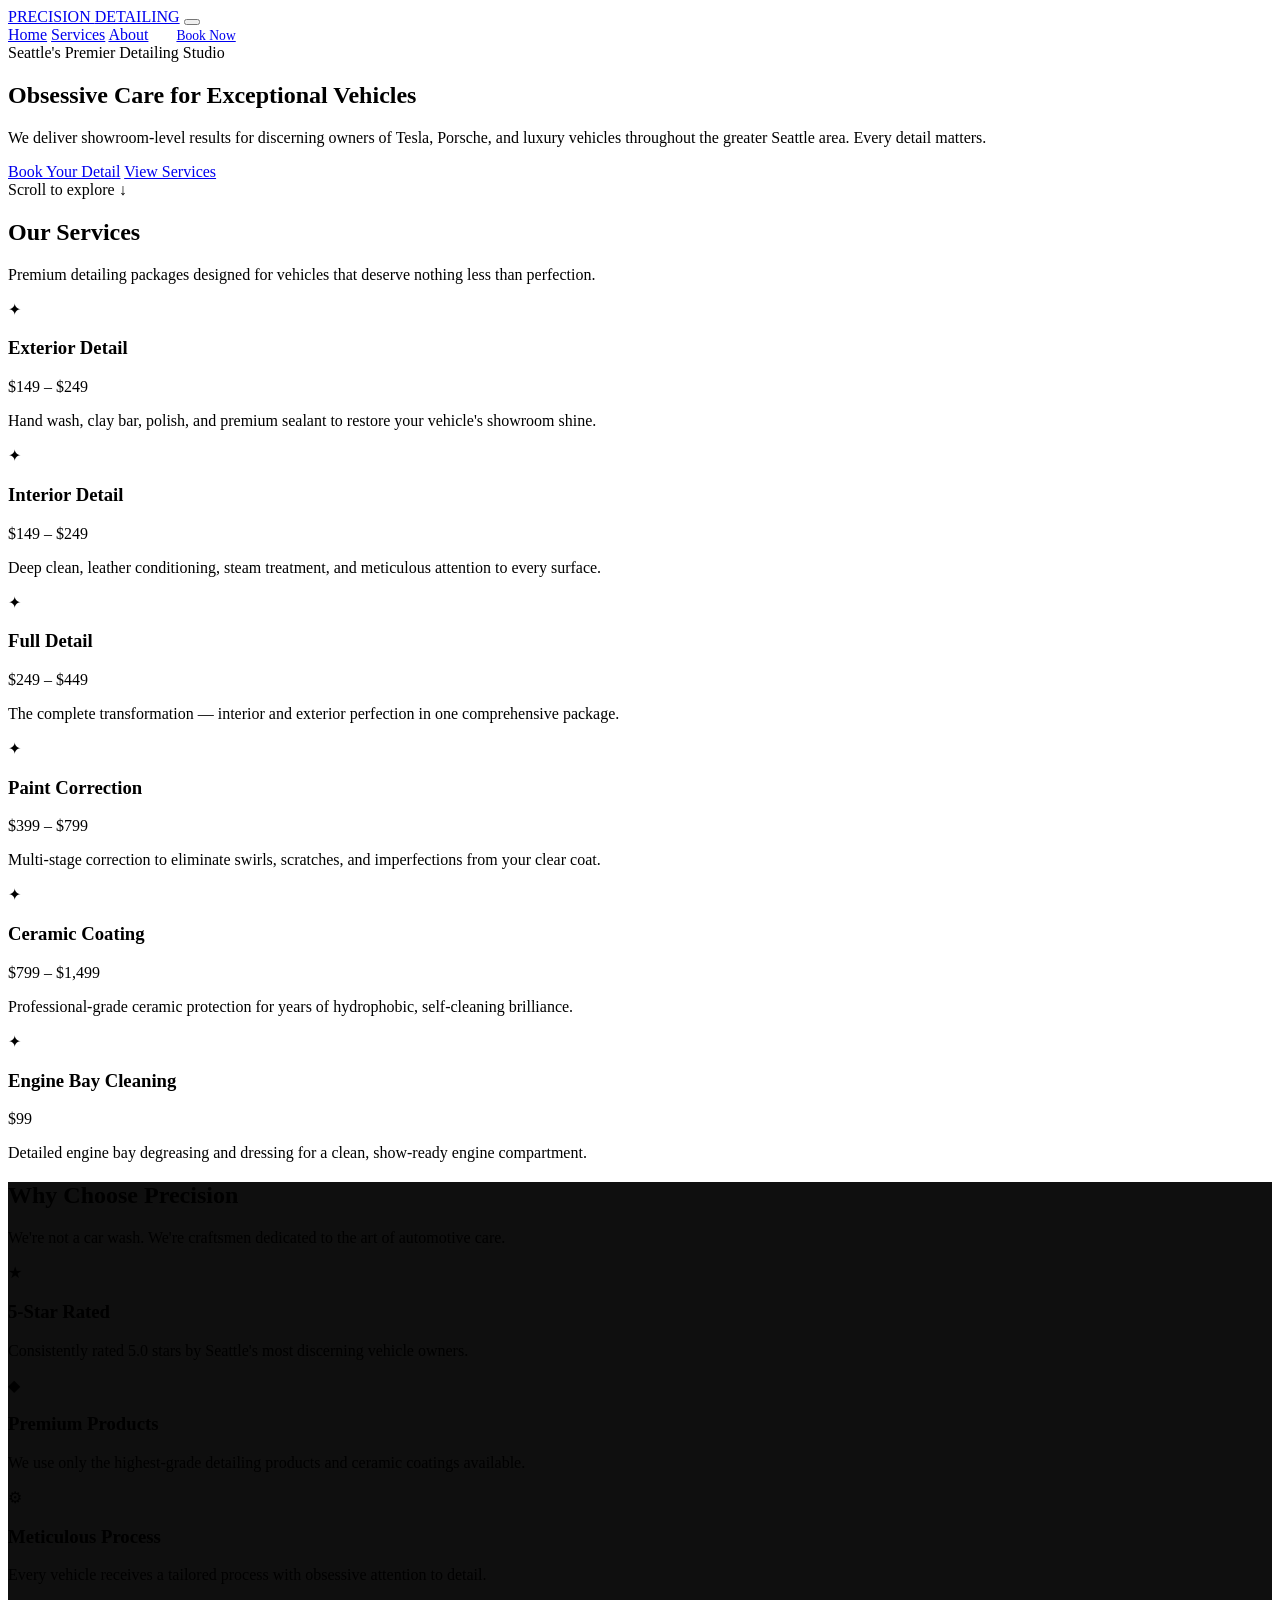
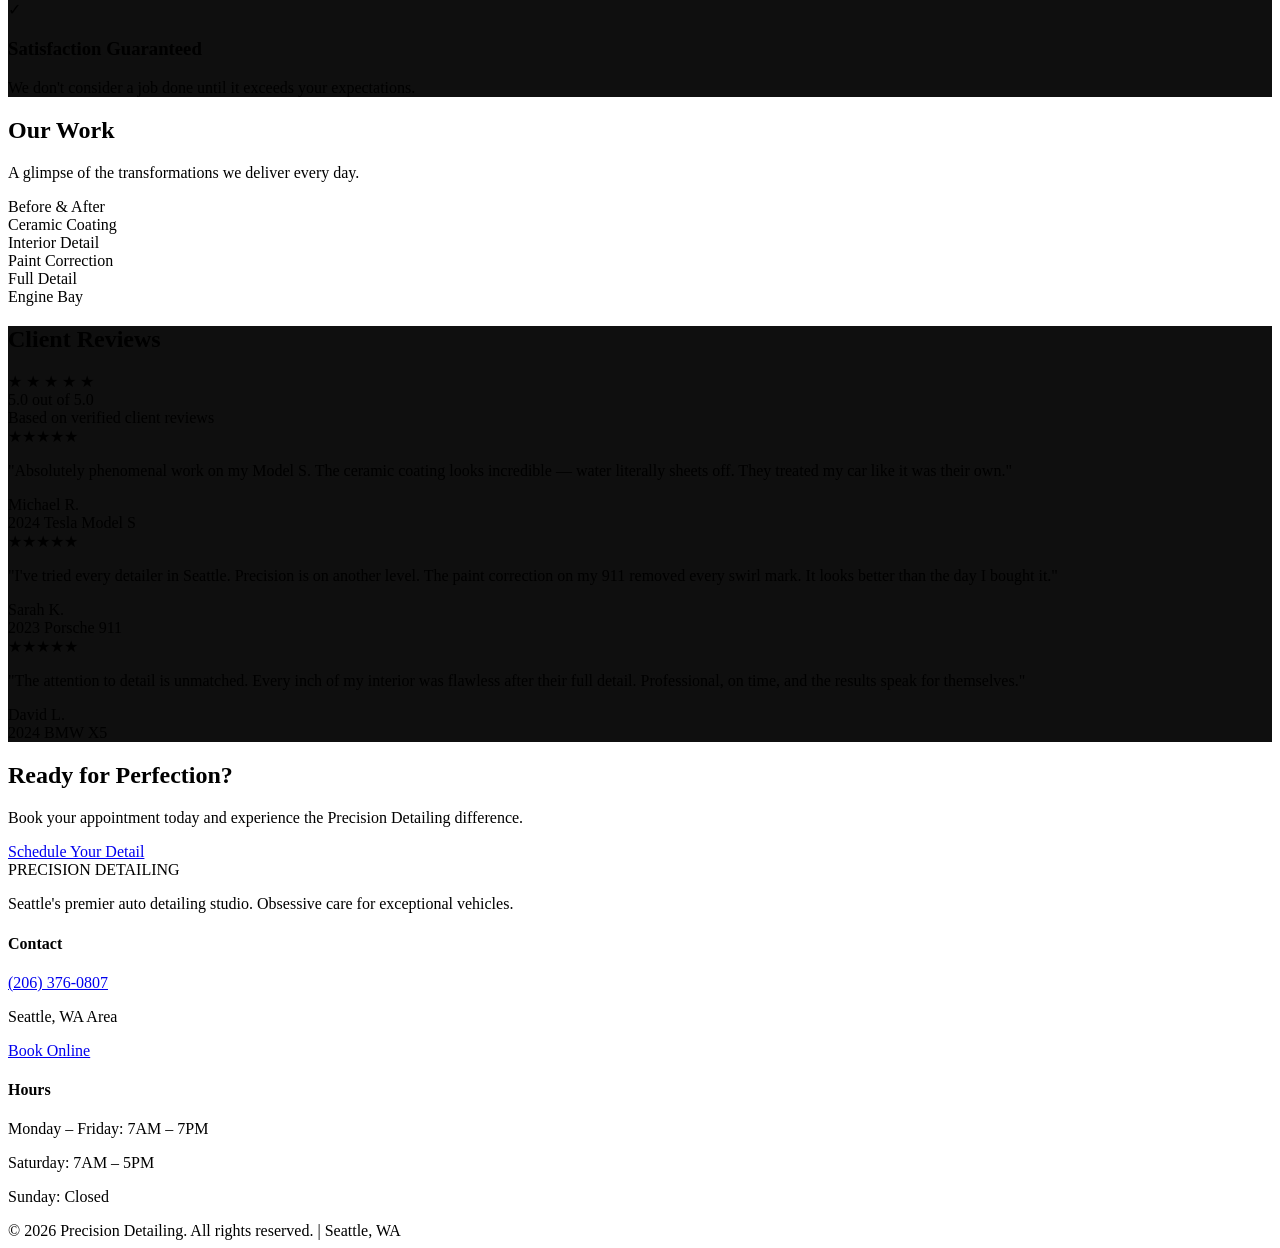
==== index.html @ cbf56374 "Add index.html" ====
<!DOCTYPE html>
<html lang="en">
<head>
  <meta charset="UTF-8">
  <meta name="viewport" content="width=device-width, initial-scale=1.0">
  <title>Precision Detailing | Premium Auto Detailing in Seattle, WA</title>
  <meta name="description" content="Seattle's premier auto detailing service. Expert ceramic coating, paint correction, and full detailing for Tesla, Porsche, and luxury vehicles. 5-star rated.">
  <meta name="keywords" content="auto detailing Seattle, car detailing Seattle WA, ceramic coating Seattle, paint correction Seattle, luxury car detailing">
  <meta name="robots" content="index, follow">
  <link rel="canonical" href="https://thisismybotrob.github.io/precision-detailing/">
  <meta property="og:title" content="Precision Detailing | Premium Auto Detailing Seattle">
  <meta property="og:description" content="Seattle's premier auto detailing service for luxury and high-end vehicles.">
  <meta property="og:type" content="website">
  <link rel="stylesheet" href="styles.css">
</head>
<body>

<!-- HEADER -->
<header>
  <nav>
    <a href="index.html" class="logo">PRECISION <span>DETAILING</span></a>
    <button class="nav-toggle" aria-label="Toggle menu" onclick="document.querySelector('.nav-links').classList.toggle('active')">
      <span></span><span></span><span></span>
    </button>
    <div class="nav-links">
      <a href="index.html" class="active">Home</a>
      <a href="services.html">Services</a>
      <a href="about.html">About</a>
      <a href="booking.html" class="btn btn-primary" style="padding:10px 24px;font-size:.85rem">Book Now</a>
    </div>
  </nav>
</header>

<!-- HERO -->
<section class="hero">
  <div class="hero-content">
    <div class="hero-badge">Seattle's Premier Detailing Studio</div>
    <h1>Obsessive Care for <span class="gold">Exceptional</span> Vehicles</h1>
    <p>We deliver showroom-level results for discerning owners of Tesla, Porsche, and luxury vehicles throughout the greater Seattle area. Every detail matters.</p>
    <div class="hero-buttons">
      <a href="booking.html" class="btn btn-primary">Book Your Detail</a>
      <a href="services.html" class="btn btn-outline">View Services</a>
    </div>
  </div>
  <div class="hero-scroll">Scroll to explore ↓</div>
</section>

<!-- SERVICES OVERVIEW -->
<section class="section" id="services">
  <div class="container">
    <h2 class="section-title">Our <span class="gold">Services</span></h2>
    <p class="section-subtitle">Premium detailing packages designed for vehicles that deserve nothing less than perfection.</p>
    <div class="services-grid">
      <div class="service-card">
        <div class="service-icon">✦</div>
        <h3>Exterior Detail</h3>
        <div class="price">$149 – $249</div>
        <p>Hand wash, clay bar, polish, and premium sealant to restore your vehicle's showroom shine.</p>
      </div>
      <div class="service-card">
        <div class="service-icon">✦</div>
        <h3>Interior Detail</h3>
        <div class="price">$149 – $249</div>
        <p>Deep clean, leather conditioning, steam treatment, and meticulous attention to every surface.</p>
      </div>
      <div class="service-card">
        <div class="service-icon">✦</div>
        <h3>Full Detail</h3>
        <div class="price">$249 – $449</div>
        <p>The complete transformation — interior and exterior perfection in one comprehensive package.</p>
      </div>
      <div class="service-card">
        <div class="service-icon">✦</div>
        <h3>Paint Correction</h3>
        <div class="price">$399 – $799</div>
        <p>Multi-stage correction to eliminate swirls, scratches, and imperfections from your clear coat.</p>
      </div>
      <div class="service-card">
        <div class="service-icon">✦</div>
        <h3>Ceramic Coating</h3>
        <div class="price">$799 – $1,499</div>
        <p>Professional-grade ceramic protection for years of hydrophobic, self-cleaning brilliance.</p>
      </div>
      <div class="service-card">
        <div class="service-icon">✦</div>
        <h3>Engine Bay Cleaning</h3>
        <div class="price">$99</div>
        <p>Detailed engine bay degreasing and dressing for a clean, show-ready engine compartment.</p>
      </div>
    </div>
  </div>
</section>

<!-- WHY CHOOSE US -->
<section class="section" style="background:#0f0f0f">
  <div class="container">
    <h2 class="section-title">Why Choose <span class="gold">Precision</span></h2>
    <p class="section-subtitle">We're not a car wash. We're craftsmen dedicated to the art of automotive care.</p>
    <div class="features-grid">
      <div class="feature">
        <div class="feature-icon">★</div>
        <h3>5-Star Rated</h3>
        <p>Consistently rated 5.0 stars by Seattle's most discerning vehicle owners.</p>
      </div>
      <div class="feature">
        <div class="feature-icon">◆</div>
        <h3>Premium Products</h3>
        <p>We use only the highest-grade detailing products and ceramic coatings available.</p>
      </div>
      <div class="feature">
        <div class="feature-icon">⚙</div>
        <h3>Meticulous Process</h3>
        <p>Every vehicle receives a tailored process with obsessive attention to detail.</p>
      </div>
      <div class="feature">
        <div class="feature-icon">✓</div>
        <h3>Satisfaction Guaranteed</h3>
        <p>We don't consider a job done until it exceeds your expectations.</p>
      </div>
    </div>
  </div>
</section>

<!-- GALLERY -->
<section class="section">
  <div class="container">
    <h2 class="section-title">Our <span class="gold">Work</span></h2>
    <p class="section-subtitle">A glimpse of the transformations we deliver every day.</p>
    <div class="gallery-grid">
      <div class="gallery-item"><span class="gallery-placeholder">Before & After</span></div>
      <div class="gallery-item"><span class="gallery-placeholder">Ceramic Coating</span></div>
      <div class="gallery-item"><span class="gallery-placeholder">Interior Detail</span></div>
      <div class="gallery-item"><span class="gallery-placeholder">Paint Correction</span></div>
      <div class="gallery-item"><span class="gallery-placeholder">Full Detail</span></div>
      <div class="gallery-item"><span class="gallery-placeholder">Engine Bay</span></div>
    </div>
  </div>
</section>

<!-- REVIEWS -->
<section class="section" style="background:#0f0f0f">
  <div class="container">
    <h2 class="section-title">Client <span class="gold">Reviews</span></h2>
    <div class="rating-badge">
      <div class="stars">★ ★ ★ ★ ★</div>
      <div class="rating-text">5.0 out of 5.0</div>
      <div class="rating-sub">Based on verified client reviews</div>
    </div>
    <div class="reviews-grid">
      <div class="review-card">
        <div class="review-stars">★★★★★</div>
        <p>"Absolutely phenomenal work on my Model S. The ceramic coating looks incredible — water literally sheets off. They treated my car like it was their own."</p>
        <div class="review-author">Michael R.</div>
        <div class="review-vehicle">2024 Tesla Model S</div>
      </div>
      <div class="review-card">
        <div class="review-stars">★★★★★</div>
        <p>"I've tried every detailer in Seattle. Precision is on another level. The paint correction on my 911 removed every swirl mark. It looks better than the day I bought it."</p>
        <div class="review-author">Sarah K.</div>
        <div class="review-vehicle">2023 Porsche 911</div>
      </div>
      <div class="review-card">
        <div class="review-stars">★★★★★</div>
        <p>"The attention to detail is unmatched. Every inch of my interior was flawless after their full detail. Professional, on time, and the results speak for themselves."</p>
        <div class="review-author">David L.</div>
        <div class="review-vehicle">2024 BMW X5</div>
      </div>
    </div>
  </div>
</section>

<!-- CTA -->
<section class="cta-strip">
  <h2>Ready for <span class="gold">Perfection</span>?</h2>
  <p>Book your appointment today and experience the Precision Detailing difference.</p>
  <a href="booking.html" class="btn btn-primary">Schedule Your Detail</a>
</section>

<!-- FOOTER -->
<footer>
  <div class="container">
    <div class="footer-grid">
      <div class="footer-brand">
        <div class="logo">PRECISION <span>DETAILING</span></div>
        <p>Seattle's premier auto detailing studio. Obsessive care for exceptional vehicles.</p>
      </div>
      <div class="footer-col">
        <h4>Contact</h4>
        <p><a href="tel:+12063760807">(206) 376-0807</a></p>
        <p>Seattle, WA Area</p>
        <p><a href="booking.html">Book Online</a></p>
      </div>
      <div class="footer-col">
        <h4>Hours</h4>
        <p>Monday – Friday: 7AM – 7PM</p>
        <p>Saturday: 7AM – 5PM</p>
        <p>Sunday: Closed</p>
      </div>
    </div>
    <div class="footer-bottom">
      &copy; 2026 Precision Detailing. All rights reserved. | Seattle, WA
    </div>
  </div>
</footer>

</body>
</html>
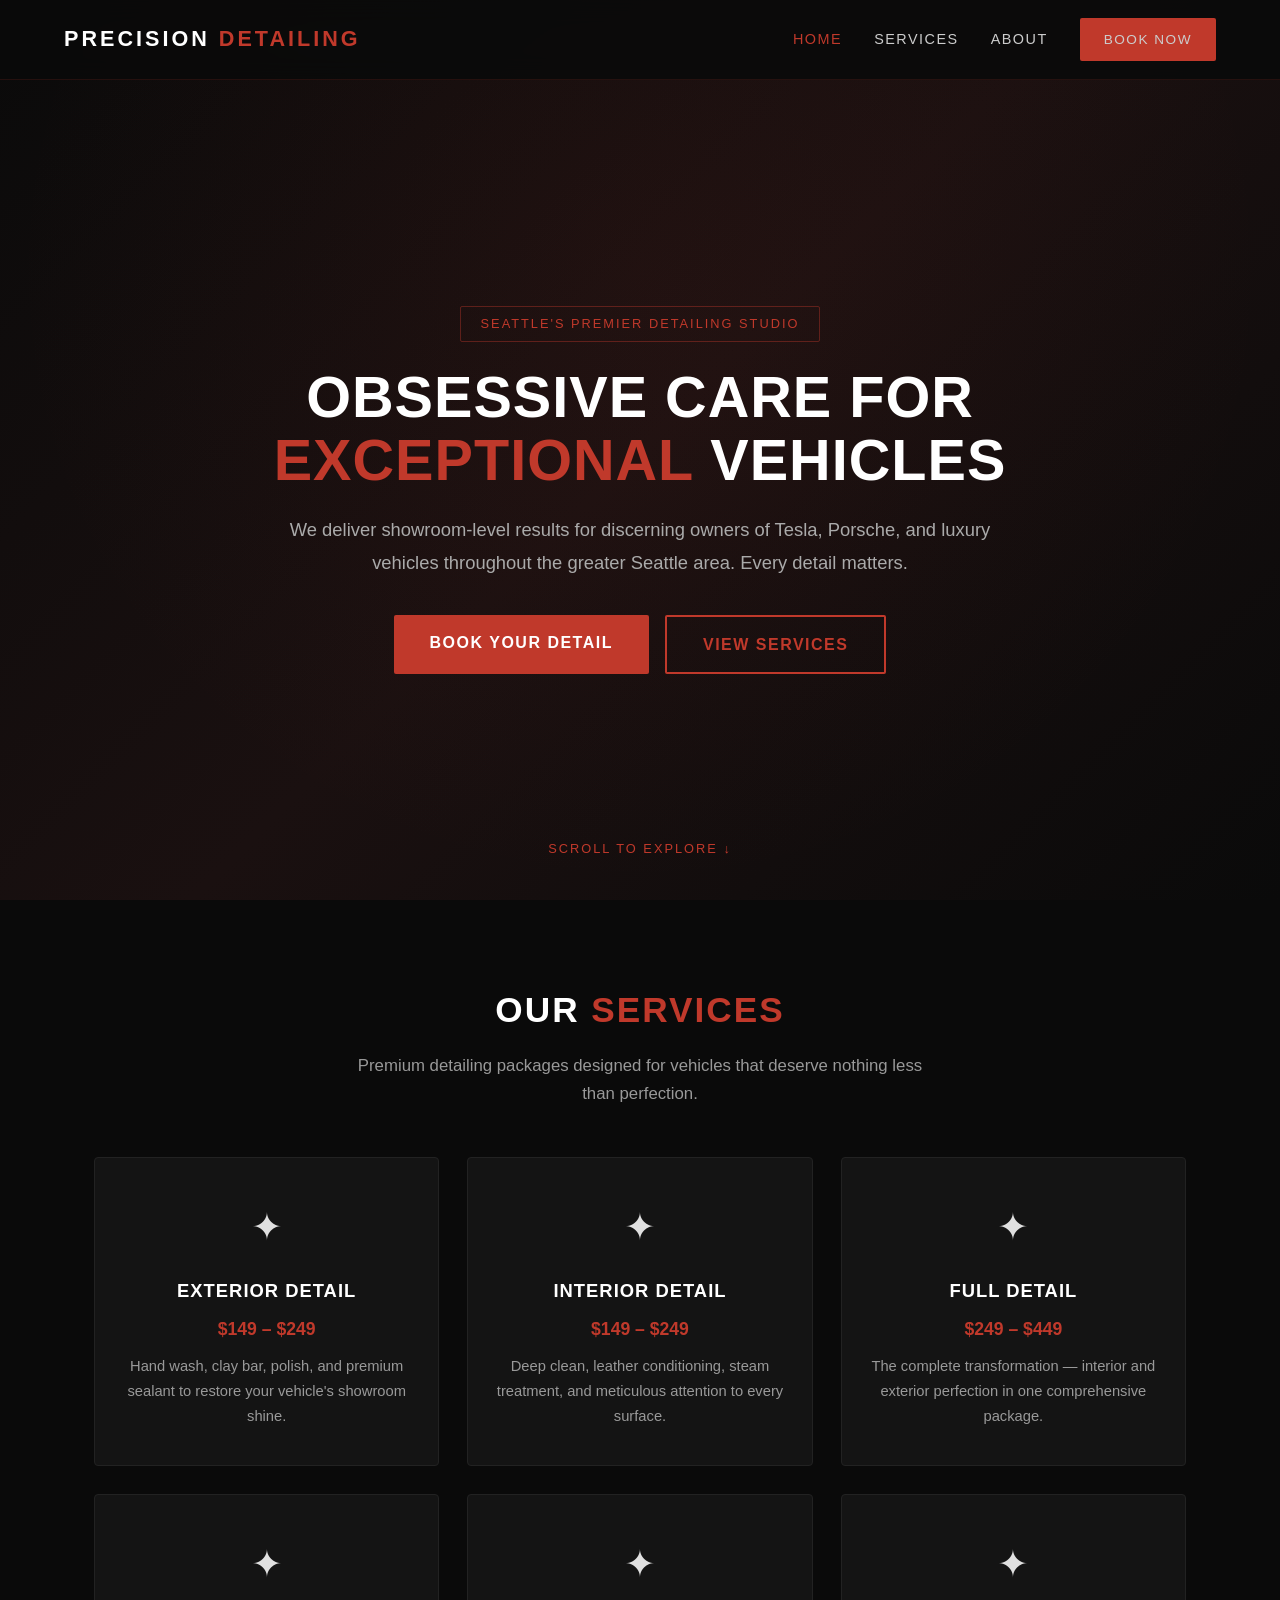
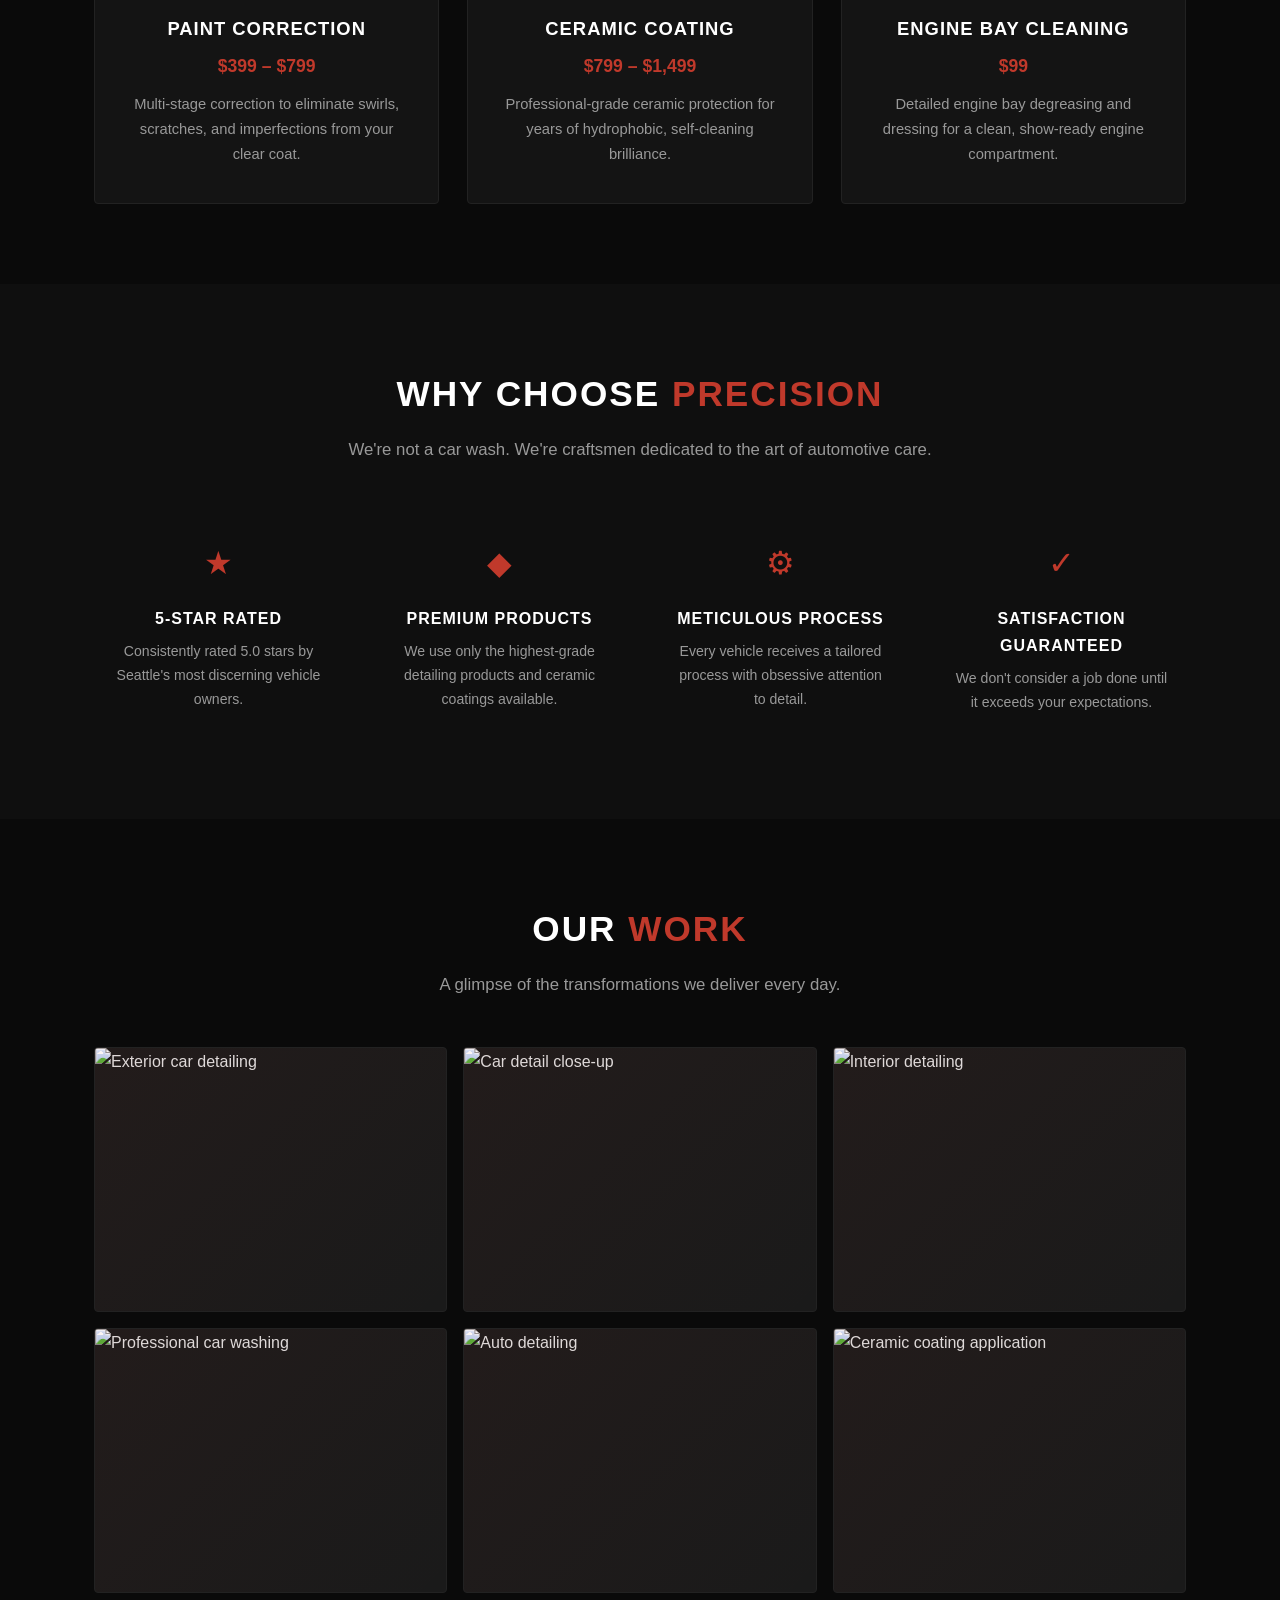
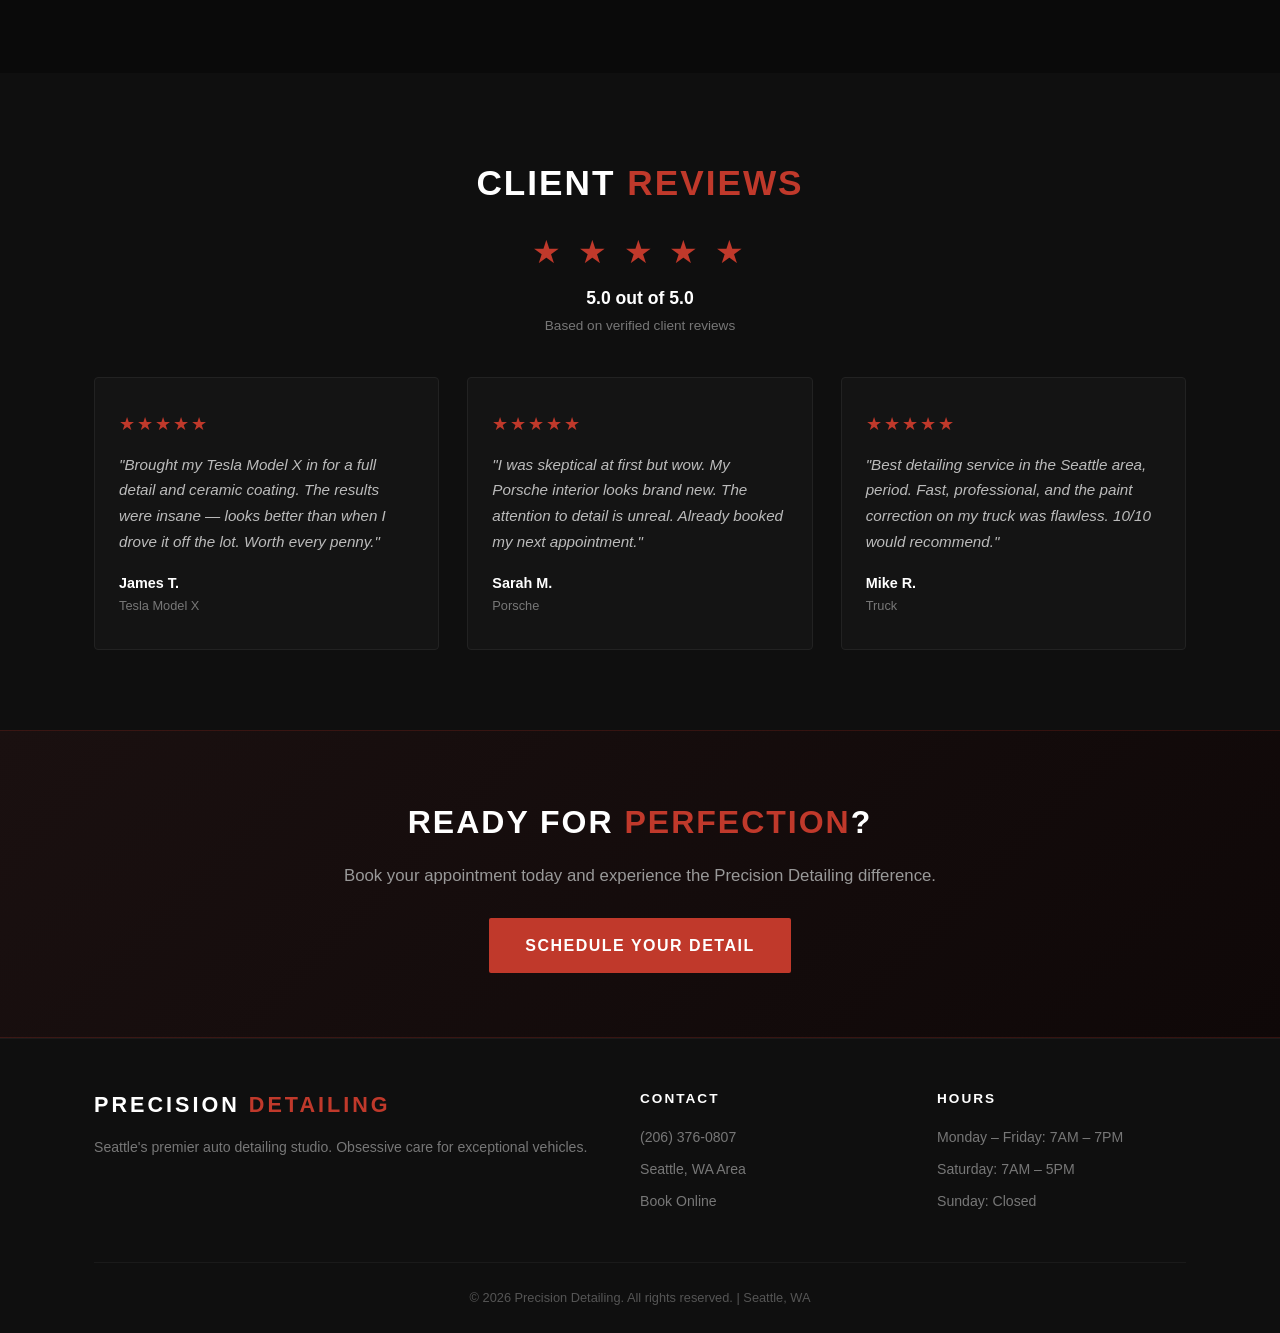
==== commit 94ec9cd8: "Update index.html: red color scheme, gallery photos, testimonials" ====
--- a/index.html
+++ b/index.html
@@ -127,12 +127,12 @@
     <h2 class="section-title">Our <span class="gold">Work</span></h2>
     <p class="section-subtitle">A glimpse of the transformations we deliver every day.</p>
     <div class="gallery-grid">
-      <div class="gallery-item"><span class="gallery-placeholder">Before & After</span></div>
-      <div class="gallery-item"><span class="gallery-placeholder">Ceramic Coating</span></div>
-      <div class="gallery-item"><span class="gallery-placeholder">Interior Detail</span></div>
-      <div class="gallery-item"><span class="gallery-placeholder">Paint Correction</span></div>
-      <div class="gallery-item"><span class="gallery-placeholder">Full Detail</span></div>
-      <div class="gallery-item"><span class="gallery-placeholder">Engine Bay</span></div>
+      <div class="gallery-item"><img src="https://images.unsplash.com/photo-1605559424843-9e4c228bf1c2?w=800" alt="Exterior car detailing" loading="lazy"></div>
+      <div class="gallery-item"><img src="https://images.unsplash.com/photo-1558618666-fcd25c85cd64?w=800" alt="Car detail close-up" loading="lazy"></div>
+      <div class="gallery-item"><img src="https://images.unsplash.com/photo-1614162692292-7ac56d7f7f1e?w=800" alt="Interior detailing" loading="lazy"></div>
+      <div class="gallery-item"><img src="https://images.unsplash.com/photo-1601362840469-51e4d8d58785?w=800" alt="Professional car washing" loading="lazy"></div>
+      <div class="gallery-item"><img src="https://images.unsplash.com/photo-1607860108855-64acf2078ed9?w=800" alt="Auto detailing" loading="lazy"></div>
+      <div class="gallery-item"><img src="https://images.unsplash.com/photo-1632245889029-e406faaa34cd?w=800" alt="Ceramic coating application" loading="lazy"></div>
     </div>
   </div>
 </section>
@@ -149,21 +149,21 @@
     <div class="reviews-grid">
       <div class="review-card">
         <div class="review-stars">★★★★★</div>
-        <p>"Absolutely phenomenal work on my Model S. The ceramic coating looks incredible — water literally sheets off. They treated my car like it was their own."</p>
-        <div class="review-author">Michael R.</div>
-        <div class="review-vehicle">2024 Tesla Model S</div>
+        <p>"Brought my Tesla Model X in for a full detail and ceramic coating. The results were insane — looks better than when I drove it off the lot. Worth every penny."</p>
+        <div class="review-author">James T.</div>
+        <div class="review-vehicle">Tesla Model X</div>
       </div>
       <div class="review-card">
         <div class="review-stars">★★★★★</div>
-        <p>"I've tried every detailer in Seattle. Precision is on another level. The paint correction on my 911 removed every swirl mark. It looks better than the day I bought it."</p>
-        <div class="review-author">Sarah K.</div>
-        <div class="review-vehicle">2023 Porsche 911</div>
+        <p>"I was skeptical at first but wow. My Porsche interior looks brand new. The attention to detail is unreal. Already booked my next appointment."</p>
+        <div class="review-author">Sarah M.</div>
+        <div class="review-vehicle">Porsche</div>
       </div>
       <div class="review-card">
         <div class="review-stars">★★★★★</div>
-        <p>"The attention to detail is unmatched. Every inch of my interior was flawless after their full detail. Professional, on time, and the results speak for themselves."</p>
-        <div class="review-author">David L.</div>
-        <div class="review-vehicle">2024 BMW X5</div>
+        <p>"Best detailing service in the Seattle area, period. Fast, professional, and the paint correction on my truck was flawless. 10/10 would recommend."</p>
+        <div class="review-author">Mike R.</div>
+        <div class="review-vehicle">Truck</div>
       </div>
     </div>
   </div>
--- a/styles.css
+++ b/styles.css
@@ -0,0 +1,170 @@
+/* ===== RESET & BASE ===== */
+*,*::before,*::after{box-sizing:border-box;margin:0;padding:0}
+html{scroll-behavior:smooth;font-size:16px}
+body{font-family:'Segoe UI',Roboto,'Helvetica Neue',Arial,sans-serif;background:#0a0a0a;color:#e0e0e0;line-height:1.7;-webkit-font-smoothing:antialiased}
+a{color:#C0392B;text-decoration:none;transition:color .2s}
+a:hover{color:#E74C3C}
+img{max-width:100%;display:block}
+ul{list-style:none}
+
+/* ===== UTILITIES ===== */
+.container{max-width:1140px;margin:0 auto;padding:0 24px}
+.section{padding:80px 0}
+.section-title{font-size:2.2rem;font-weight:700;text-align:center;margin-bottom:12px;color:#fff;text-transform:uppercase;letter-spacing:2px}
+.section-subtitle{text-align:center;color:#999;margin-bottom:48px;font-size:1.05rem;max-width:600px;margin-left:auto;margin-right:auto}
+.gold{color:#C0392B}
+.btn{display:inline-block;padding:14px 36px;border-radius:2px;font-weight:600;font-size:1rem;text-transform:uppercase;letter-spacing:1.5px;transition:all .25s;cursor:pointer;border:none}
+.btn-primary{background:#C0392B;color:#fff}
+.btn-primary:hover{background:#E74C3C;color:#fff}
+.btn-outline{border:2px solid #C0392B;color:#C0392B;background:transparent}
+.btn-outline:hover{background:#C0392B;color:#fff}
+
+/* ===== HEADER / NAV ===== */
+header{position:fixed;top:0;left:0;width:100%;z-index:1000;background:rgba(10,10,10,.92);backdrop-filter:blur(12px);border-bottom:1px solid rgba(192,57,43,.15)}
+nav{display:flex;align-items:center;justify-content:space-between;padding:18px 24px;max-width:1200px;margin:0 auto}
+.logo{font-size:1.35rem;font-weight:800;letter-spacing:3px;color:#fff;text-transform:uppercase}
+.logo span{color:#C0392B}
+.nav-links{display:flex;gap:32px;align-items:center}
+.nav-links a{color:#ccc;font-size:.9rem;font-weight:500;text-transform:uppercase;letter-spacing:1.5px;transition:color .2s}
+.nav-links a:hover,.nav-links a.active{color:#C0392B}
+.nav-toggle{display:none;flex-direction:column;gap:5px;cursor:pointer;background:none;border:none;padding:4px}
+.nav-toggle span{display:block;width:26px;height:2px;background:#fff;transition:all .3s}
+
+/* ===== HERO ===== */
+.hero{min-height:100vh;display:flex;align-items:center;justify-content:center;text-align:center;position:relative;overflow:hidden;padding-top:80px;background:linear-gradient(135deg,#0a0a0a 0%,#1a1010 50%,#0a0a0a 100%)}
+.hero::before{content:'';position:absolute;top:0;left:0;width:100%;height:100%;background:radial-gradient(ellipse at 50% 30%,rgba(192,57,43,.06) 0%,transparent 70%)}
+.hero-content{position:relative;z-index:2;max-width:800px;padding:0 24px}
+.hero-badge{display:inline-block;padding:6px 20px;border:1px solid rgba(192,57,43,.4);border-radius:2px;font-size:.8rem;letter-spacing:2px;text-transform:uppercase;color:#C0392B;margin-bottom:24px}
+.hero h1{font-size:3.6rem;font-weight:800;line-height:1.1;color:#fff;margin-bottom:20px;text-transform:uppercase;letter-spacing:1px}
+.hero p{font-size:1.15rem;color:#aaa;margin-bottom:36px;line-height:1.8}
+.hero-buttons{display:flex;gap:16px;justify-content:center;flex-wrap:wrap}
+.hero-scroll{position:absolute;bottom:40px;left:50%;transform:translateX(-50%);color:#C0392B;font-size:.8rem;letter-spacing:2px;text-transform:uppercase;animation:bounce 2s infinite}
+@keyframes bounce{0%,100%{transform:translateX(-50%) translateY(0)}50%{transform:translateX(-50%) translateY(-8px)}}
+
+/* ===== SERVICES OVERVIEW (HOME) ===== */
+.services-grid{display:grid;grid-template-columns:repeat(3,1fr);gap:28px}
+.service-card{background:#141414;border:1px solid #222;border-radius:4px;padding:36px 28px;text-align:center;transition:all .3s}
+.service-card:hover{border-color:#C0392B;transform:translateY(-4px)}
+.service-icon{font-size:2.4rem;margin-bottom:16px}
+.service-card h3{font-size:1.15rem;color:#fff;margin-bottom:8px;text-transform:uppercase;letter-spacing:1px}
+.service-card .price{color:#C0392B;font-weight:700;font-size:1.1rem;margin-bottom:10px}
+.service-card p{color:#999;font-size:.92rem}
+
+/* ===== WHY CHOOSE US ===== */
+.features-grid{display:grid;grid-template-columns:repeat(4,1fr);gap:32px}
+.feature{text-align:center;padding:24px 16px}
+.feature-icon{font-size:2rem;margin-bottom:14px;color:#C0392B}
+.feature h3{font-size:1rem;color:#fff;margin-bottom:8px;text-transform:uppercase;letter-spacing:1px}
+.feature p{color:#999;font-size:.88rem}
+
+/* ===== GALLERY ===== */
+.gallery-grid{display:grid;grid-template-columns:repeat(3,1fr);gap:16px}
+.gallery-item{aspect-ratio:4/3;background:#1a1a1a;border:1px solid #222;border-radius:4px;display:flex;align-items:center;justify-content:center;overflow:hidden;position:relative;transition:all .3s}
+.gallery-item:hover{border-color:#C0392B}
+.gallery-item img{width:100%;height:100%;object-fit:cover;transition:transform .4s}
+.gallery-item:hover img{transform:scale(1.05)}
+.gallery-item::after{content:'';position:absolute;inset:0;background:linear-gradient(135deg,rgba(192,57,43,.05),transparent);pointer-events:none}
+.gallery-placeholder{color:#444;font-size:.85rem;text-transform:uppercase;letter-spacing:2px}
+
+/* ===== REVIEWS ===== */
+.reviews-grid{display:grid;grid-template-columns:repeat(3,1fr);gap:28px}
+.review-card{background:#141414;border:1px solid #222;border-radius:4px;padding:32px 24px}
+.review-stars{color:#C0392B;font-size:1.1rem;margin-bottom:12px;letter-spacing:2px}
+.review-card p{color:#bbb;font-style:italic;font-size:.95rem;margin-bottom:16px;line-height:1.7}
+.review-author{color:#fff;font-weight:600;font-size:.9rem}
+.review-vehicle{color:#777;font-size:.8rem}
+.rating-badge{text-align:center;margin-bottom:40px}
+.rating-badge .stars{font-size:2rem;color:#C0392B;letter-spacing:4px}
+.rating-badge .rating-text{color:#fff;font-size:1.1rem;font-weight:600;margin-top:4px}
+.rating-badge .rating-sub{color:#777;font-size:.85rem}
+
+/* ===== CTA STRIP ===== */
+.cta-strip{background:linear-gradient(135deg,#1a1010 0%,#0f0808 100%);border-top:1px solid rgba(192,57,43,.2);border-bottom:1px solid rgba(192,57,43,.2);text-align:center;padding:64px 24px}
+.cta-strip h2{font-size:2rem;color:#fff;margin-bottom:12px;text-transform:uppercase;letter-spacing:2px}
+.cta-strip p{color:#999;margin-bottom:28px;font-size:1.05rem}
+
+/* ===== SERVICES PAGE ===== */
+.service-detail{background:#141414;border:1px solid #222;border-radius:4px;padding:48px;margin-bottom:32px;display:grid;grid-template-columns:1fr 280px;gap:40px;align-items:start}
+.service-detail:hover{border-color:rgba(192,57,43,.3)}
+.service-detail h2{font-size:1.6rem;color:#fff;text-transform:uppercase;letter-spacing:1px;margin-bottom:12px}
+.service-detail .desc{color:#aaa;margin-bottom:20px;line-height:1.8}
+.service-detail ul{margin-bottom:20px}
+.service-detail li{color:#ccc;padding:6px 0;padding-left:20px;position:relative;font-size:.95rem}
+.service-detail li::before{content:'✓';position:absolute;left:0;color:#C0392B;font-weight:700}
+.service-pricing{text-align:center;background:#0f0f0f;border:1px solid #222;border-radius:4px;padding:32px 24px}
+.service-pricing .price-range{font-size:2rem;font-weight:800;color:#C0392B;margin-bottom:4px}
+.service-pricing .price-note{color:#777;font-size:.8rem;margin-bottom:20px}
+.service-pricing .duration{color:#aaa;font-size:.85rem;margin-bottom:20px}
+.service-pricing .duration span{display:block;font-size:.75rem;color:#666}
+
+/* ===== BOOKING PAGE ===== */
+.booking-grid{display:grid;grid-template-columns:1fr 1fr;gap:48px}
+.calendly-embed{background:#141414;border:1px solid #222;border-radius:4px;min-height:500px;display:flex;flex-direction:column;align-items:center;justify-content:center;padding:32px;text-align:center}
+.calendly-embed iframe{width:100%;height:600px;border:none;border-radius:4px}
+.calendly-note{color:#777;font-size:.8rem;margin-top:12px;font-style:italic}
+.contact-form{display:flex;flex-direction:column;gap:20px}
+.form-group{display:flex;flex-direction:column;gap:6px}
+.form-group label{color:#ccc;font-size:.85rem;text-transform:uppercase;letter-spacing:1px;font-weight:500}
+.form-group input,.form-group select,.form-group textarea{background:#141414;border:1px solid #222;border-radius:2px;padding:14px 16px;color:#fff;font-size:.95rem;font-family:inherit;transition:border-color .2s}
+.form-group input:focus,.form-group select:focus,.form-group textarea:focus{outline:none;border-color:#C0392B}
+.form-group textarea{resize:vertical;min-height:120px}
+.form-group select{-webkit-appearance:none;appearance:none;cursor:pointer}
+.form-row{display:grid;grid-template-columns:1fr 1fr;gap:20px}
+.contact-info-sidebar{margin-top:32px;padding:28px;background:#141414;border:1px solid #222;border-radius:4px}
+.contact-info-sidebar h3{color:#fff;font-size:1rem;text-transform:uppercase;letter-spacing:1px;margin-bottom:16px}
+.contact-info-sidebar p{color:#aaa;font-size:.9rem;margin-bottom:10px}
+.contact-info-sidebar .gold{color:#C0392B}
+
+/* ===== ABOUT PAGE ===== */
+.about-hero{padding:160px 0 80px;text-align:center;background:linear-gradient(135deg,#0a0a0a,#151010,#0a0a0a)}
+.about-hero h1{font-size:3rem;color:#fff;text-transform:uppercase;letter-spacing:2px;margin-bottom:16px}
+.about-hero p{color:#999;font-size:1.1rem;max-width:600px;margin:0 auto}
+.about-content{display:grid;grid-template-columns:1fr 1fr;gap:64px;align-items:center}
+.about-image{aspect-ratio:4/3;background:#1a1a1a;border:1px solid #222;border-radius:4px;display:flex;align-items:center;justify-content:center;overflow:hidden}
+.about-image img{width:100%;height:100%;object-fit:cover}
+.about-text h2{font-size:1.8rem;color:#fff;text-transform:uppercase;letter-spacing:1px;margin-bottom:16px}
+.about-text p{color:#aaa;margin-bottom:16px;line-height:1.8}
+.about-values{display:grid;grid-template-columns:repeat(3,1fr);gap:28px;margin-top:40px}
+.value-card{background:#141414;border:1px solid #222;border-radius:4px;padding:32px 24px;text-align:center}
+.value-card .value-icon{font-size:2rem;margin-bottom:12px}
+.value-card h3{color:#fff;font-size:1rem;text-transform:uppercase;letter-spacing:1px;margin-bottom:8px}
+.value-card p{color:#999;font-size:.88rem}
+
+/* ===== FOOTER ===== */
+footer{background:#0f0f0f;border-top:1px solid #1a1a1a;padding:48px 0 24px}
+.footer-grid{display:grid;grid-template-columns:2fr 1fr 1fr;gap:48px;margin-bottom:40px}
+.footer-brand .logo{margin-bottom:12px}
+.footer-brand p{color:#777;font-size:.88rem;line-height:1.7}
+.footer-col h4{color:#fff;font-size:.85rem;text-transform:uppercase;letter-spacing:2px;margin-bottom:16px}
+.footer-col p,.footer-col a{color:#777;font-size:.88rem;display:block;margin-bottom:8px}
+.footer-col a:hover{color:#C0392B}
+.footer-bottom{text-align:center;padding-top:24px;border-top:1px solid #1a1a1a;color:#555;font-size:.8rem}
+
+/* ===== PAGE HEADER (inner pages) ===== */
+.page-header{padding:140px 0 60px;text-align:center;background:linear-gradient(135deg,#0a0a0a,#151010,#0a0a0a);border-bottom:1px solid rgba(192,57,43,.1)}
+.page-header h1{font-size:2.8rem;color:#fff;text-transform:uppercase;letter-spacing:2px;margin-bottom:12px}
+.page-header p{color:#999;font-size:1.05rem}
+
+/* ===== RESPONSIVE ===== */
+@media(max-width:1024px){
+  .services-grid,.reviews-grid{grid-template-columns:repeat(2,1fr)}
+  .features-grid{grid-template-columns:repeat(2,1fr)}
+  .service-detail{grid-template-columns:1fr}
+  .booking-grid{grid-template-columns:1fr}
+  .about-content{grid-template-columns:1fr}
+  .footer-grid{grid-template-columns:1fr}
+  .about-values{grid-template-columns:repeat(2,1fr)}
+}
+@media(max-width:768px){
+  .nav-links{display:none;position:absolute;top:100%;left:0;width:100%;background:#0a0a0a;flex-direction:column;padding:24px;gap:20px;border-bottom:1px solid #222}
+  .nav-links.active{display:flex}
+  .nav-toggle{display:flex}
+  .hero h1{font-size:2.4rem}
+  .services-grid,.reviews-grid,.gallery-grid{grid-template-columns:1fr}
+  .features-grid{grid-template-columns:1fr}
+  .section{padding:60px 0}
+  .section-title{font-size:1.8rem}
+  .form-row{grid-template-columns:1fr}
+  .about-values{grid-template-columns:1fr}
+  .hero-buttons{flex-direction:column;align-items:center}
+}
